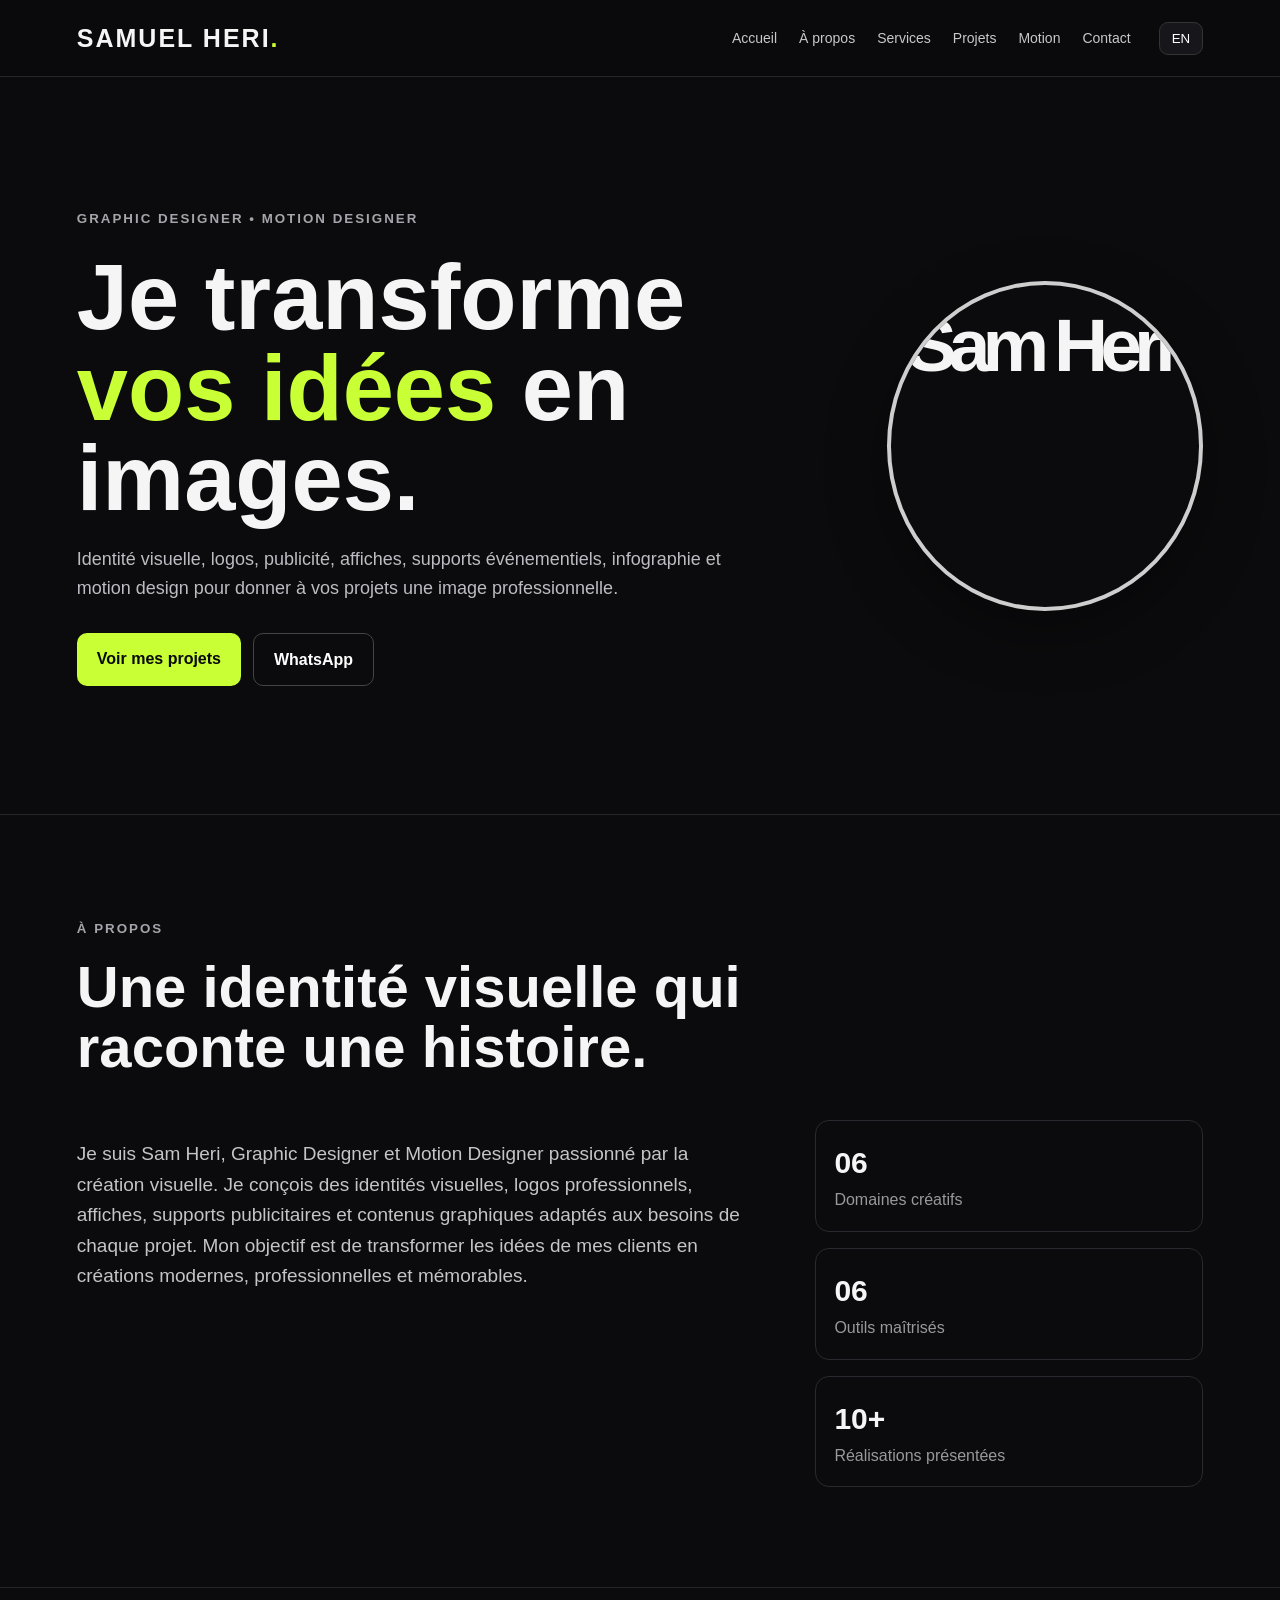
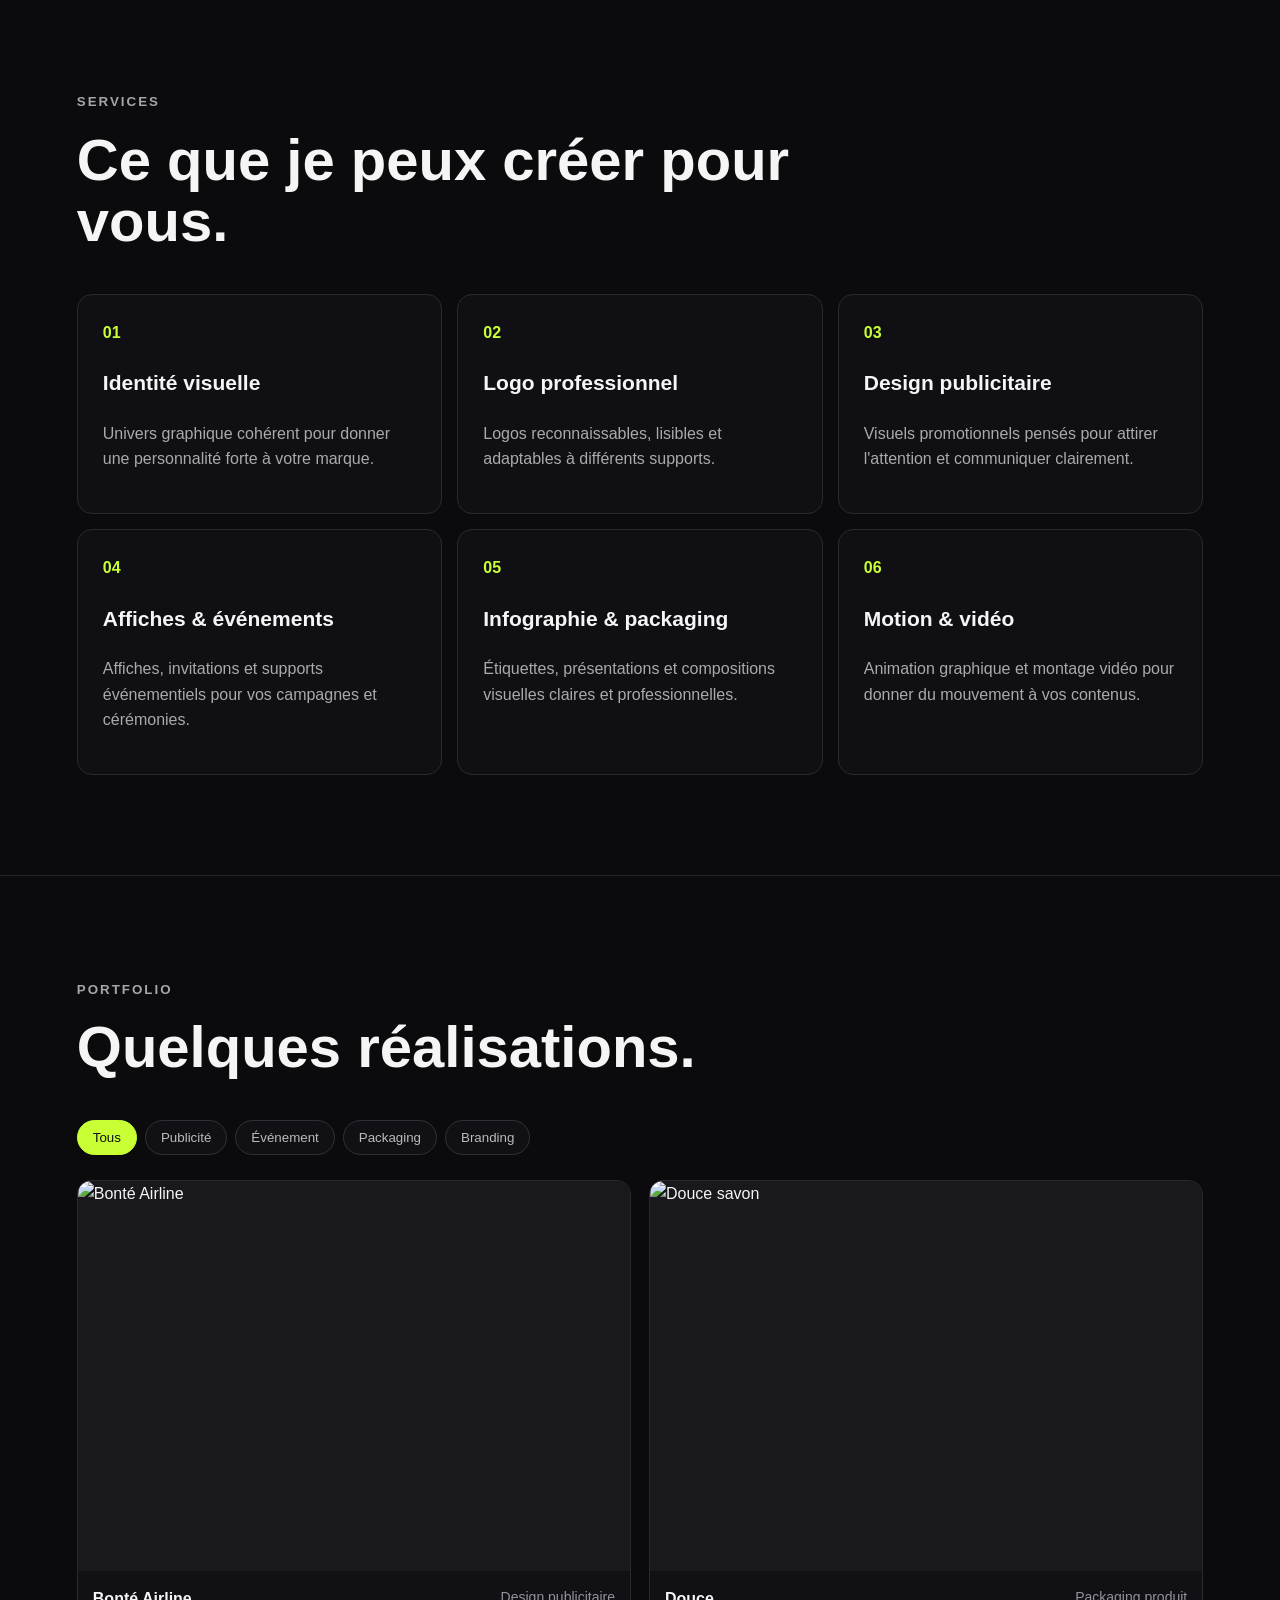
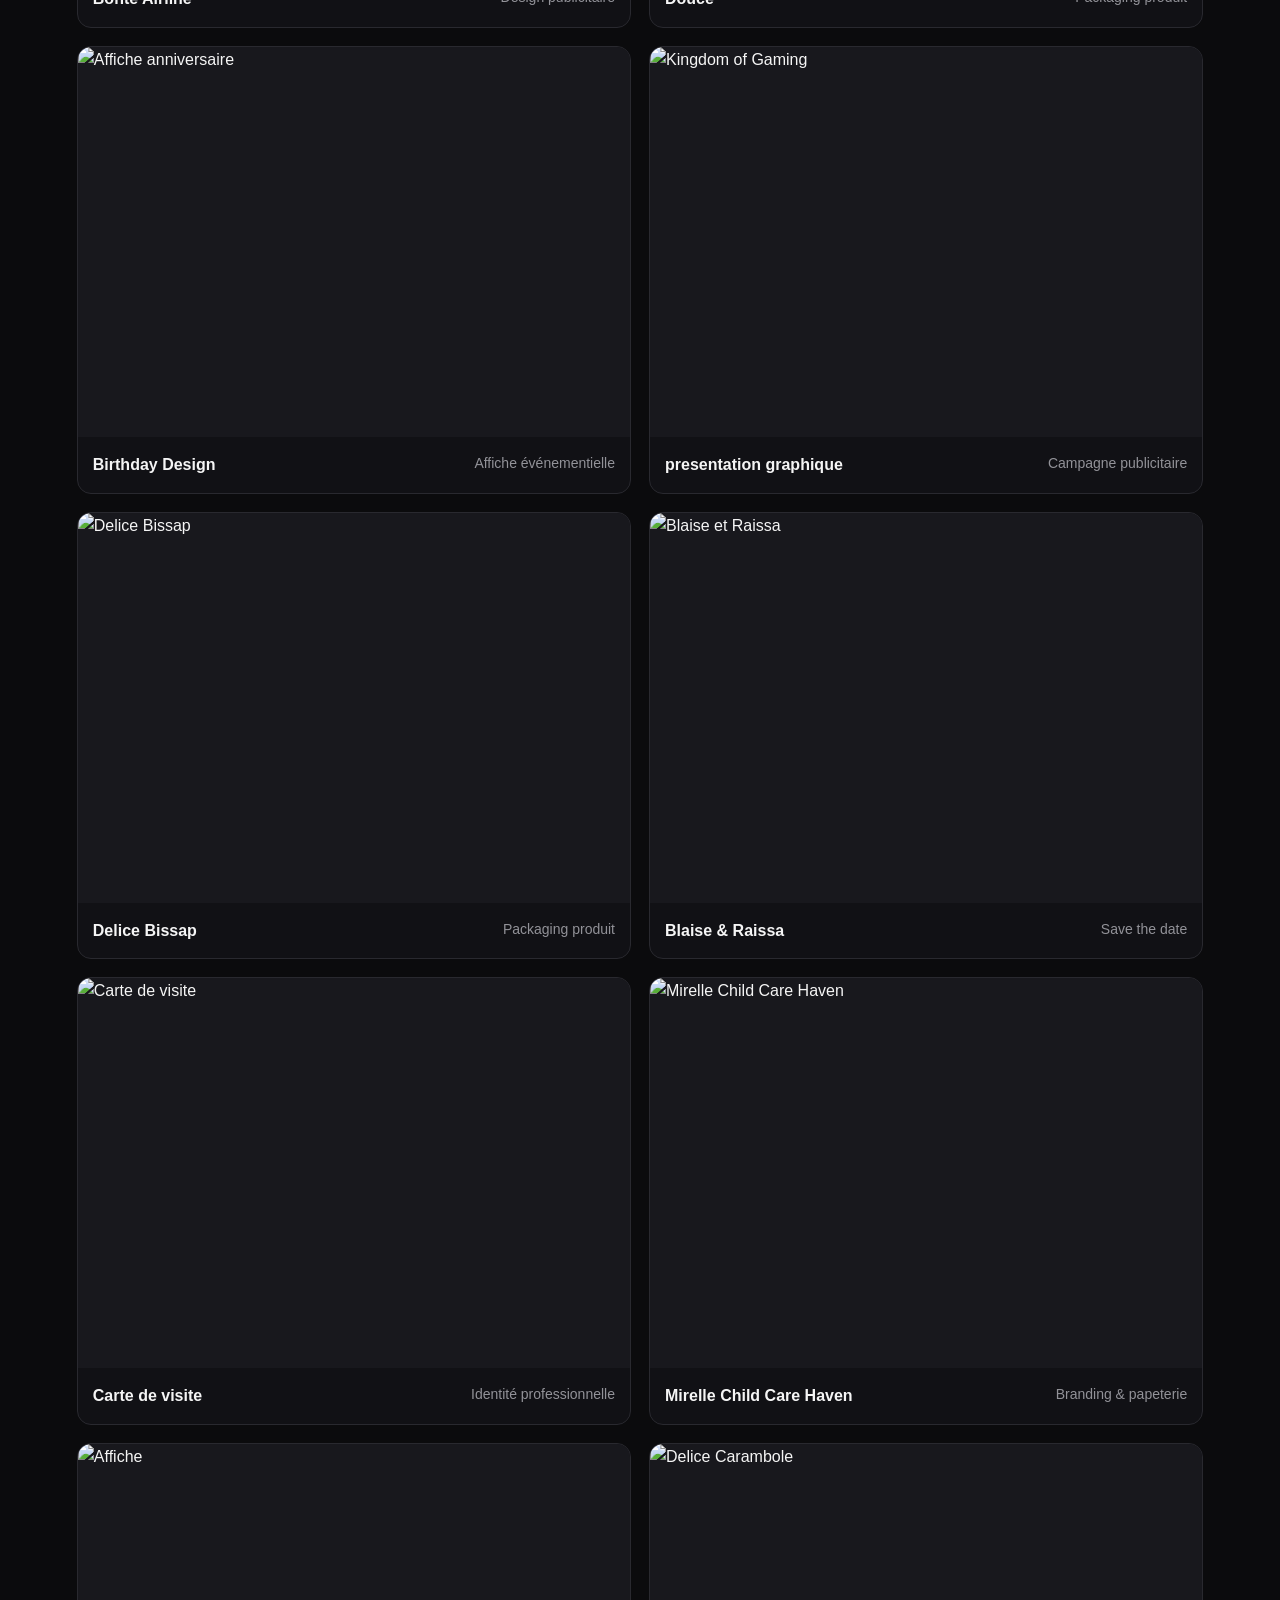
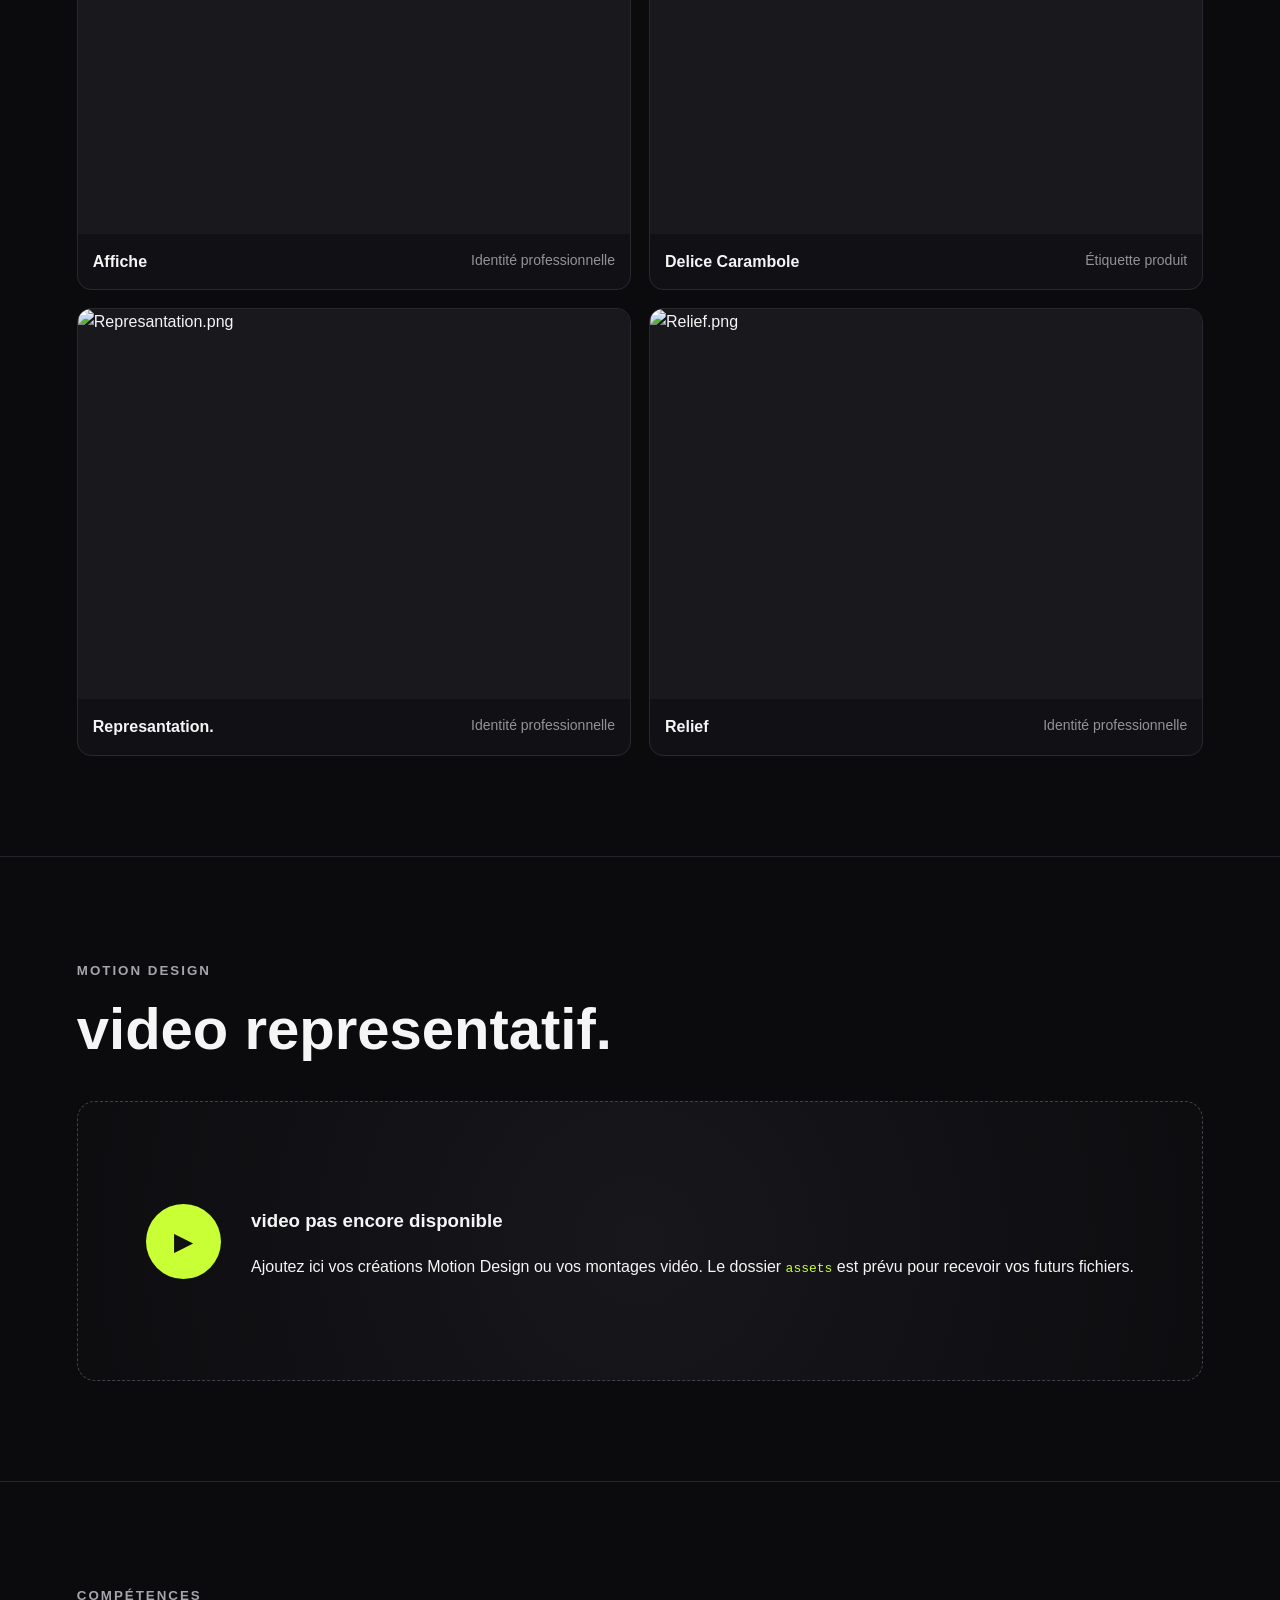
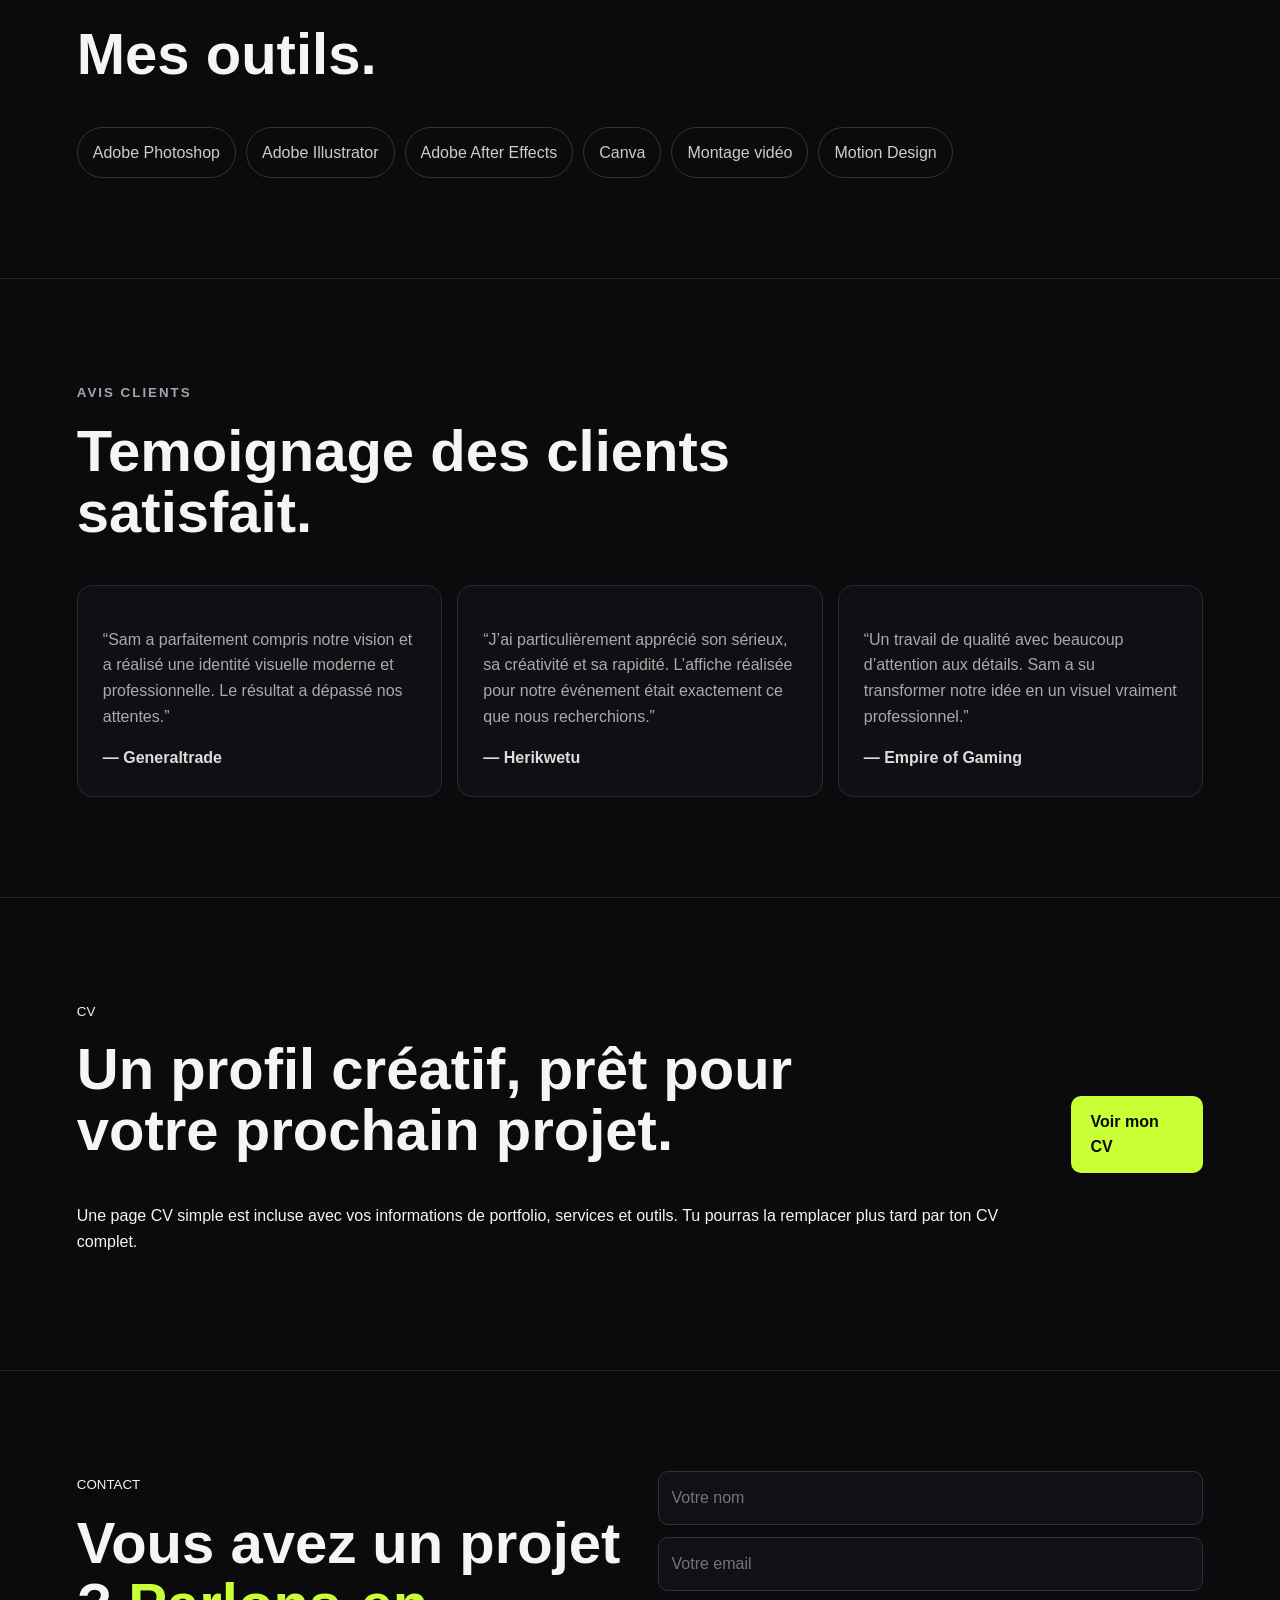
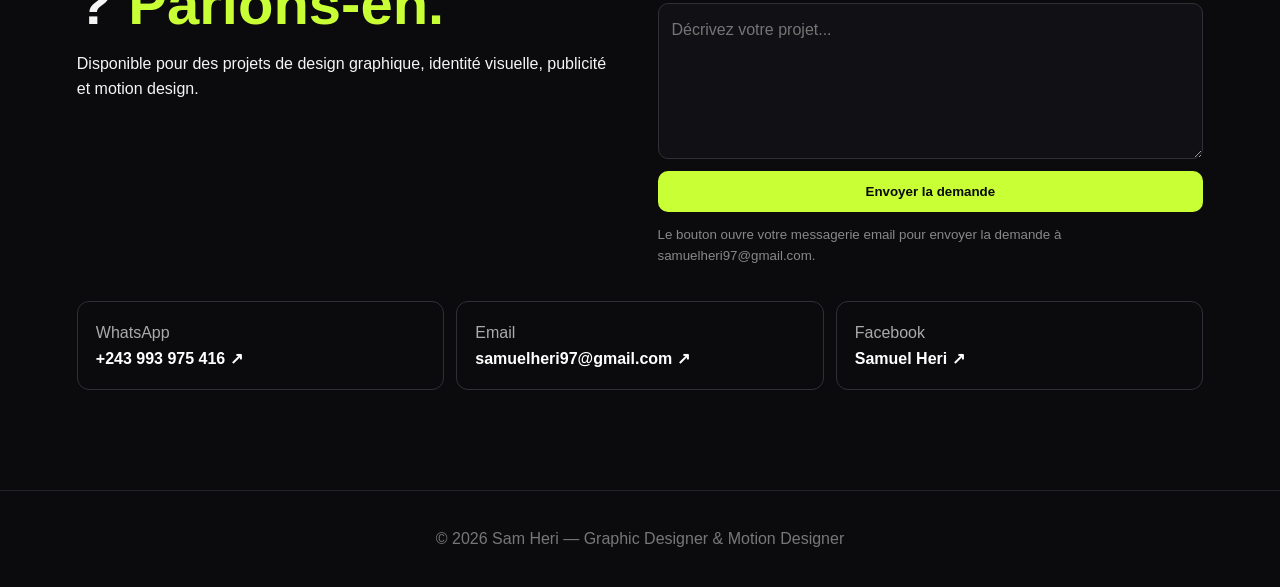
==== index.html @ bbcd8bcd "Add files via upload" ====
<!doctype html>
<html lang="fr">
<head>
  <meta charset="utf-8">
  <meta name="viewport" content="width=device-width,initial-scale=1">
  <meta name="description" content="Portfolio de Sam Heri — Graphic Designer & Motion Designer. Identité visuelle, logos, publicité, événements, packaging et motion design.">
  <meta name="theme-color" content="#0b0b0d">
  <title>Sam Heri — Graphic Designer, Motion Designer & Ingenieur en reseau</title>
  <link rel="stylesheet" href="style.css">
</head>
<body>
<header class="header">
  <a class="logo" href="#home">SAMUEL HERI<span>.</span></a>
  <button class="menu" aria-label="Ouvrir le menu">☰</button>
  <nav>
    <a href="#home" data-fr="Accueil" data-en="Home">Accueil</a>
    <a href="#about" data-fr="À propos" data-en="About">À propos</a>
    <a href="#services" data-fr="Services" data-en="Services">Services</a>
    <a href="#projects" data-fr="Projets" data-en="Projects">Projets</a>
    <a href="#motion" data-fr="Motion" data-en="Motion">Motion</a>
    <a href="#contact" data-fr="Contact" data-en="Contact">Contact</a>
  </nav>
  <button id="lang" class="lang">EN</button>
</header>

<main>
<section id="home" class="hero">
  <div class="hero-copy">
    <small data-fr="GRAPHIC DESIGNER • MOTION DESIGNER" data-en="GRAPHIC DESIGNER • MOTION DESIGNER">GRAPHIC DESIGNER • MOTION DESIGNER</small>
    <h1 data-fr="Je transforme <em>vos idées</em> en images." data-en="I turn <em>your ideas</em> into visuals.">Je transforme <em>vos idées</em> en images.</h1>
    <p data-fr="Identité visuelle, logos, publicité, affiches, supports événementiels, infographie et motion design pour donner à vos projets une image professionnelle." data-en="Brand identity, logos, advertising, posters, event materials, infographics and motion design to give your projects a professional image.">Identité visuelle, logos, publicité, affiches, supports événementiels, infographie et motion design pour donner à vos projets une image professionnelle.</p>
    <div class="actions">
      <a class="btn" href="#projects" data-fr="Voir mes projets" data-en="View my projects">Voir mes projets</a>
      <a class="btn alt" href="https://wa.me/243993975416" target="_blank" rel="noopener">WhatsApp</a>
    </div>
  </div>
  <div class="hero-mark">
    <img src="assets/file_000000003d1481f48aa3e5447ff7df75.png" alt="Sam Heri">
  </div>
</section>

<section id="about" class="section">
  <small data-fr="À PROPOS" data-en="ABOUT">À PROPOS</small>
  <h2 data-fr="Une identité visuelle qui raconte une histoire." data-en="Visual identity that tells a story.">Une identité visuelle qui raconte une histoire.</h2>
  <div class="about-grid">
    <p data-fr="Je suis Sam Heri, Graphic Designer et Motion Designer passionné par la création visuelle. Je conçois des identités visuelles, logos professionnels, affiches, supports publicitaires et contenus graphiques adaptés aux besoins de chaque projet. Mon objectif est de transformer les idées de mes clients en créations modernes, professionnelles et mémorables."
       data-en="I am Sam Heri, a Graphic Designer and Motion Designer passionate about visual creation. I create visual identities, professional logos, posters, advertising materials and graphic content tailored to each project. My goal is to turn my clients' ideas into modern, professional and memorable creations.">
       Je suis Sam Heri, Graphic Designer et Motion Designer passionné par la création visuelle. Je conçois des identités visuelles, logos professionnels, affiches, supports publicitaires et contenus graphiques adaptés aux besoins de chaque projet. Mon objectif est de transformer les idées de mes clients en créations modernes, professionnelles et mémorables.
    </p>
    <div class="stats">
      <div><strong>06</strong><span>Domaines créatifs</span></div>
      <div><strong>06</strong><span>Outils maîtrisés</span></div>
      <div><strong>10+</strong><span>Réalisations présentées</span></div>
    </div>
  </div>
</section>

<section id="services" class="section">
  <small>SERVICES</small><h2>Ce que je peux créer pour vous.</h2>
  <div class="cards">
    <article><b>01</b><h3>Identité visuelle</h3><p>Univers graphique cohérent pour donner une personnalité forte à votre marque.</p></article>
    <article><b>02</b><h3>Logo professionnel</h3><p>Logos reconnaissables, lisibles et adaptables à différents supports.</p></article>
    <article><b>03</b><h3>Design publicitaire</h3><p>Visuels promotionnels pensés pour attirer l'attention et communiquer clairement.</p></article>
    <article><b>04</b><h3>Affiches & événements</h3><p>Affiches, invitations et supports événementiels pour vos campagnes et cérémonies.</p></article>
    <article><b>05</b><h3>Infographie & packaging</h3><p>Étiquettes, présentations et compositions visuelles claires et professionnelles.</p></article>
    <article><b>06</b><h3>Motion & vidéo</h3><p>Animation graphique et montage vidéo pour donner du mouvement à vos contenus.</p></article>
  </div>
</section>

<section id="projects" class="section">
  <small>PORTFOLIO</small><h2>Quelques réalisations.</h2>
  <div class="filters">
    <button data-f="all" class="active">Tous</button><button data-f="publicite">Publicité</button>
    <button data-f="evenement">Événement</button><button data-f="packaging">Packaging</button><button data-f="branding">Branding</button>
  </div>
  <div class="grid">
    <figure data-c="publicite"><img src="assets/bonte-airline.png" alt="Bonté Airline"><figcaption><b>Bonté Airline</b><span>Design publicitaire</span></figcaption></figure>
    <figure data-c="packaging"><img src="assets/douce-savon.png" alt="Douce savon"><figcaption><b>Douce</b><span>Packaging produit</span></figcaption></figure>
    <figure data-c="evenement"><img src="assets/anniversaire.png" alt="Affiche anniversaire"><figcaption><b>Birthday Design</b><span>Affiche événementielle</span></figcaption></figure>
    <figure data-c="publicite"><img src="assets/ios-app-icon-mockup-iphone-16-pro-mockups-v1-front-vew.png" alt="Kingdom of Gaming"><figcaption><b>presentation graphique</b><span>Campagne publicitaire</span></figcaption></figure>
    <figure data-c="packaging"><img src="assets/bissap.png" alt="Delice Bissap"><figcaption><b>Delice Bissap</b><span>Packaging produit</span></figcaption></figure>
    <figure data-c="evenement"><img src="assets/blaise-raissa.png" alt="Blaise et Raissa"><figcaption><b>Blaise & Raissa</b><span>Save the date</span></figcaption></figure>
    <figure data-c="branding"><img src="assets/carte-visite.jpg" alt="Carte de visite"><figcaption><b>Carte de visite</b><span>Identité professionnelle</span></figcaption></figure>
    <figure data-c="branding"><img src="assets/mirelle-child-care.png" alt="Mirelle Child Care Haven"><figcaption><b>Mirelle Child Care Haven</b><span>Branding & papeterie</span></figcaption></figure>
    <figure data-c="packaging"><img src="assets/Affiche.png" alt="Affiche"><figcaption><b>Affiche</b><span>Identité professionnelle</span></figcaption></figure>
    <figure data-c="packaging"><img src="assets/carambole.png" alt="Delice Carambole"><figcaption><b>Delice Carambole</b><span>Étiquette produit</span></figcaption></figure>
    <figure data-c="branding"><img src="assets/Represantation.png" alt="Represantation.png"><figcaption><b>Represantation.</b><span>Identité professionnelle</span></figcaption></figure>
    <figure data-c="branding"><img src="assets/Relief.png" alt="Relief.png"><figcaption><b>Relief</b><span>Identité professionnelle</span></figcaption></figure>

  </div>
</section>

<section id="motion" class="section motion">
  <small>MOTION DESIGN</small><h2>video representatif.</h2>
  <div class="motion-box">
    <div class="play">▶</div>
    <div><h3>video pas encore disponible</h3><p>Ajoutez ici vos créations Motion Design ou vos montages vidéo. Le dossier <code>assets</code> est prévu pour recevoir vos futurs fichiers.</p></div>
  </div>
</section>

<section class="section skills">
  <small>COMPÉTENCES</small><h2>Mes outils.</h2>
  <div class="skill-list"><span>Adobe Photoshop</span><span>Adobe Illustrator</span><span>Adobe After Effects</span><span>Canva</span><span>Montage vidéo</span><span>Motion Design</span></div>
</section>

<section class="section testimonials">
  <small>AVIS CLIENTS</small><h2>Temoignage des clients satisfait.</h2>
  <div class="testimonial-grid">
<article>
  <p>“Sam a parfaitement compris notre vision et a réalisé une identité visuelle moderne et professionnelle. Le résultat a dépassé nos attentes.”</p>
  <strong>— Generaltrade</strong>
</article>

<article>
  <p>“J’ai particulièrement apprécié son sérieux, sa créativité et sa rapidité. L’affiche réalisée pour notre événement était exactement ce que nous recherchions.”</p>
  <strong>— Herikwetu</strong>
</article>

<article>
  <p>“Un travail de qualité avec beaucoup d’attention aux détails. Sam a su transformer notre idée en un visuel vraiment professionnel.”</p>
  <strong>— Empire of Gaming</strong>
</article>
</section>

<section class="section cv">
  <div><small>CV</small><h2>Un profil créatif, prêt pour votre prochain projet.</h2><p>Une page CV simple est incluse avec vos informations de portfolio, services et outils. Tu pourras la remplacer plus tard par ton CV complet.</p></div>
  <a class="btn" href="cv.html" target="_blank">Voir mon CV</a>
</section>

<section id="contact" class="section contact">
  <div><small>CONTACT</small><h2>Vous avez un projet ?<em> Parlons-en.</em></h2>
  <p>Disponible pour des projets de design graphique, identité visuelle, publicité et motion design.</p></div>
  <form id="contactForm">
    <input id="name" type="text" placeholder="Votre nom" required>
    <input id="email" type="email" placeholder="Votre email" required>
    <textarea id="message" rows="5" placeholder="Décrivez votre projet..." required></textarea>
    <button class="btn" type="submit">Envoyer la demande</button>
    <small>Le bouton ouvre votre messagerie email pour envoyer la demande à samuelheri97@gmail.com.</small>
  </form>
  <div class="links">
    <a href="https://wa.me/243993975416" target="_blank" rel="noopener">WhatsApp<br><b>+243 993 975 416 ↗</b></a>
    <a href="mailto:samuelheri97@gmail.com">Email<br><b>samuelheri97@gmail.com ↗</b></a>
    <a href="https://www.facebook.com/" target="_blank" rel="noopener">Facebook<br><b>Samuel Heri ↗</b></a>
  </div>
</section>
</main>

<footer>© 2026 Sam Heri — Graphic Designer & Motion Designer</footer>
<script src="script.js"></script>
</body></html>
---- style.css ----
*{box-sizing:border-box}html{scroll-behavior:smooth}body{margin:0;background:#0b0b0d;color:#f5f5f5;font-family:Inter,Arial,sans-serif;line-height:1.6}a{color:inherit;text-decoration:none}.header{position:sticky;top:0;z-index:20;display:flex;align-items:center;gap:28px;padding:18px 6%;background:rgba(11,11,13,.9);backdrop-filter:blur(12px);border-bottom:1px solid #25252a}.logo{font-weight:900;font-size:25px;letter-spacing:2px}.logo span,em{font-style:normal}.logo span,em{color:#c8ff35}.header nav{display:flex;gap:22px;margin-left:auto}.header nav a{font-size:14px;color:#c8c8cc}.header nav a:hover{color:#fff}.lang,.menu{background:#17171b;color:#fff;border:1px solid #333;border-radius:9px;padding:8px 12px;cursor:pointer}.menu{display:none}.hero{min-height:82vh;padding:100px 6%;display:flex;align-items:center;justify-content:space-between;gap:50px;border-bottom:1px solid #24242a}.hero-copy{max-width:760px}.hero small,.section>small{letter-spacing:2px;color:#a5a5ab;font-weight:700}.hero h1{font-size:clamp(48px,8vw,92px);line-height:.98;margin:22px 0}.hero p{max-width:680px;color:#bcbcc2;font-size:18px}.hero-mark{width:240px;height:240px;border:1px solid #39393e;border-radius:50%;display:grid;place-items:center;font-size:75px;font-weight:900;letter-spacing:-8px;box-shadow:0 0 80px rgba(200,255,53,.08)}.actions{display:flex;gap:12px;flex-wrap:wrap;margin-top:30px}.btn{display:inline-block;border:0;border-radius:10px;padding:13px 20px;background:#c8ff35;color:#0a0a0a;font-weight:800;cursor:pointer}.btn.alt{background:transparent;color:#fff;border:1px solid #444}.section{padding:100px 6%;border-bottom:1px solid #24242a}.section h2{font-size:clamp(32px,5vw,58px);line-height:1.05;max-width:850px;margin:16px 0 42px}.about-grid{display:grid;grid-template-columns:1.4fr .8fr;gap:60px}.about-grid p{font-size:19px;color:#c4c4c9;max-width:800px}.stats{display:grid;grid-template-columns:1fr;gap:16px}.stats div{border:1px solid #29292f;border-radius:14px;padding:18px}.stats strong{display:block;font-size:30px}.stats span{color:#999}.cards{display:grid;grid-template-columns:repeat(3,1fr);gap:15px}.cards article,.testimonial-grid article{border:1px solid #29292f;border-radius:15px;padding:25px;background:#101014}.cards b{color:#c8ff35}.cards h3{font-size:21px}.cards p,.testimonial-grid p{color:#aaa}.filters{display:flex;gap:8px;flex-wrap:wrap;margin-bottom:25px}.filters button{background:#111115;color:#bbb;border:1px solid #303038;border-radius:999px;padding:9px 15px;cursor:pointer}.filters button.active{background:#c8ff35;color:#111;border-color:#c8ff35}.grid{display:grid;grid-template-columns:repeat(2,1fr);gap:18px}.grid figure{margin:0;border:1px solid #29292f;border-radius:14px;overflow:hidden;background:#111115}.grid img{display:block;width:100%;height:390px;object-fit:cover;background:#18181d}.grid figcaption{display:flex;justify-content:space-between;gap:15px;padding:15px}.grid figcaption span{color:#929298;font-size:14px}.grid figure.hide{display:none}.motion-box{min-height:280px;border:1px dashed #414149;border-radius:18px;display:flex;align-items:center;justify-content:center;gap:30px;padding:35px;background:radial-gradient(circle at center,#17171c,#0d0d10)}.play{width:75px;height:75px;border-radius:50%;display:grid;place-items:center;background:#c8ff35;color:#111;font-size:25px}.skill-list{display:flex;flex-wrap:wrap;gap:10px}.skill-list span{border:1px solid #34343b;padding:12px 15px;border-radius:999px;color:#ccc}.testimonial-grid{display:grid;grid-template-columns:repeat(3,1fr);gap:15px}.testimonial-grid strong{color:#ddd}.cv{display:flex;align-items:center;justify-content:space-between;gap:30px}.contact{display:grid;grid-template-columns:1fr 1fr;gap:35px}.contact h2{margin-bottom:15px}.contact form{display:grid;gap:12px}.contact input,.contact textarea{width:100%;background:#111115;border:1px solid #303038;color:#fff;border-radius:10px;padding:13px;font:inherit}.contact form small{color:#888}.links{grid-column:1/-1;display:grid;grid-template-columns:repeat(3,1fr);gap:12px}.links a{border:1px solid #303038;border-radius:12px;padding:18px;color:#aaa}.links a:hover{border-color:#c8ff35;color:#fff}.links b{color:#fff}footer{text-align:center;color:#777;padding:35px 6%}code{color:#c8ff35}@media(max-width:800px){.header nav{display:none;position:absolute;left:0;right:0;top:67px;background:#0d0d10;padding:20px 6%;flex-direction:column;border-bottom:1px solid #29292f}.header nav.open{display:flex}.menu{display:block;margin-left:auto}.lang{margin-left:0}.hero{padding-top:70px;flex-direction:column;align-items:flex-start}.hero-mark{width:160px;height:160px;font-size:52px}.about-grid,.contact{grid-template-columns:1fr}.cards,.testimonial-grid,.grid,.links{grid-template-columns:1fr}.grid img{height:auto;max-height:none}.cv{display:block}.cv .btn{margin-top:20px}}
.hero-mark {
  width: 330px;
  height: 330px;
  border-radius: 50%;
  overflow: hidden;
  display: flex;
  align-items: center;
  justify-content: center;
  border: 4px solid rgba(255,255,255,0.8);
  box-shadow: 0 20px 60px rgba(0,0,0,0.35);
}

.hero-mark img {
  width: 100%;
  height: 100%;
  object-fit: cover;
  object-position: center;
  display: block;
}
.cv-buttons {
    display: flex;
    gap: 15px;
    flex-wrap: wrap;
    margin-top: 20px;
}

.cv-btn {
    display: inline-block;
    padding: 12px 22px;
    border-radius: 10px;
    text-decoration: none;
    font-weight: 600;
    transition: 0.3s;
}

.cv-btn:hover {
    transform: translateY(-2px);
}
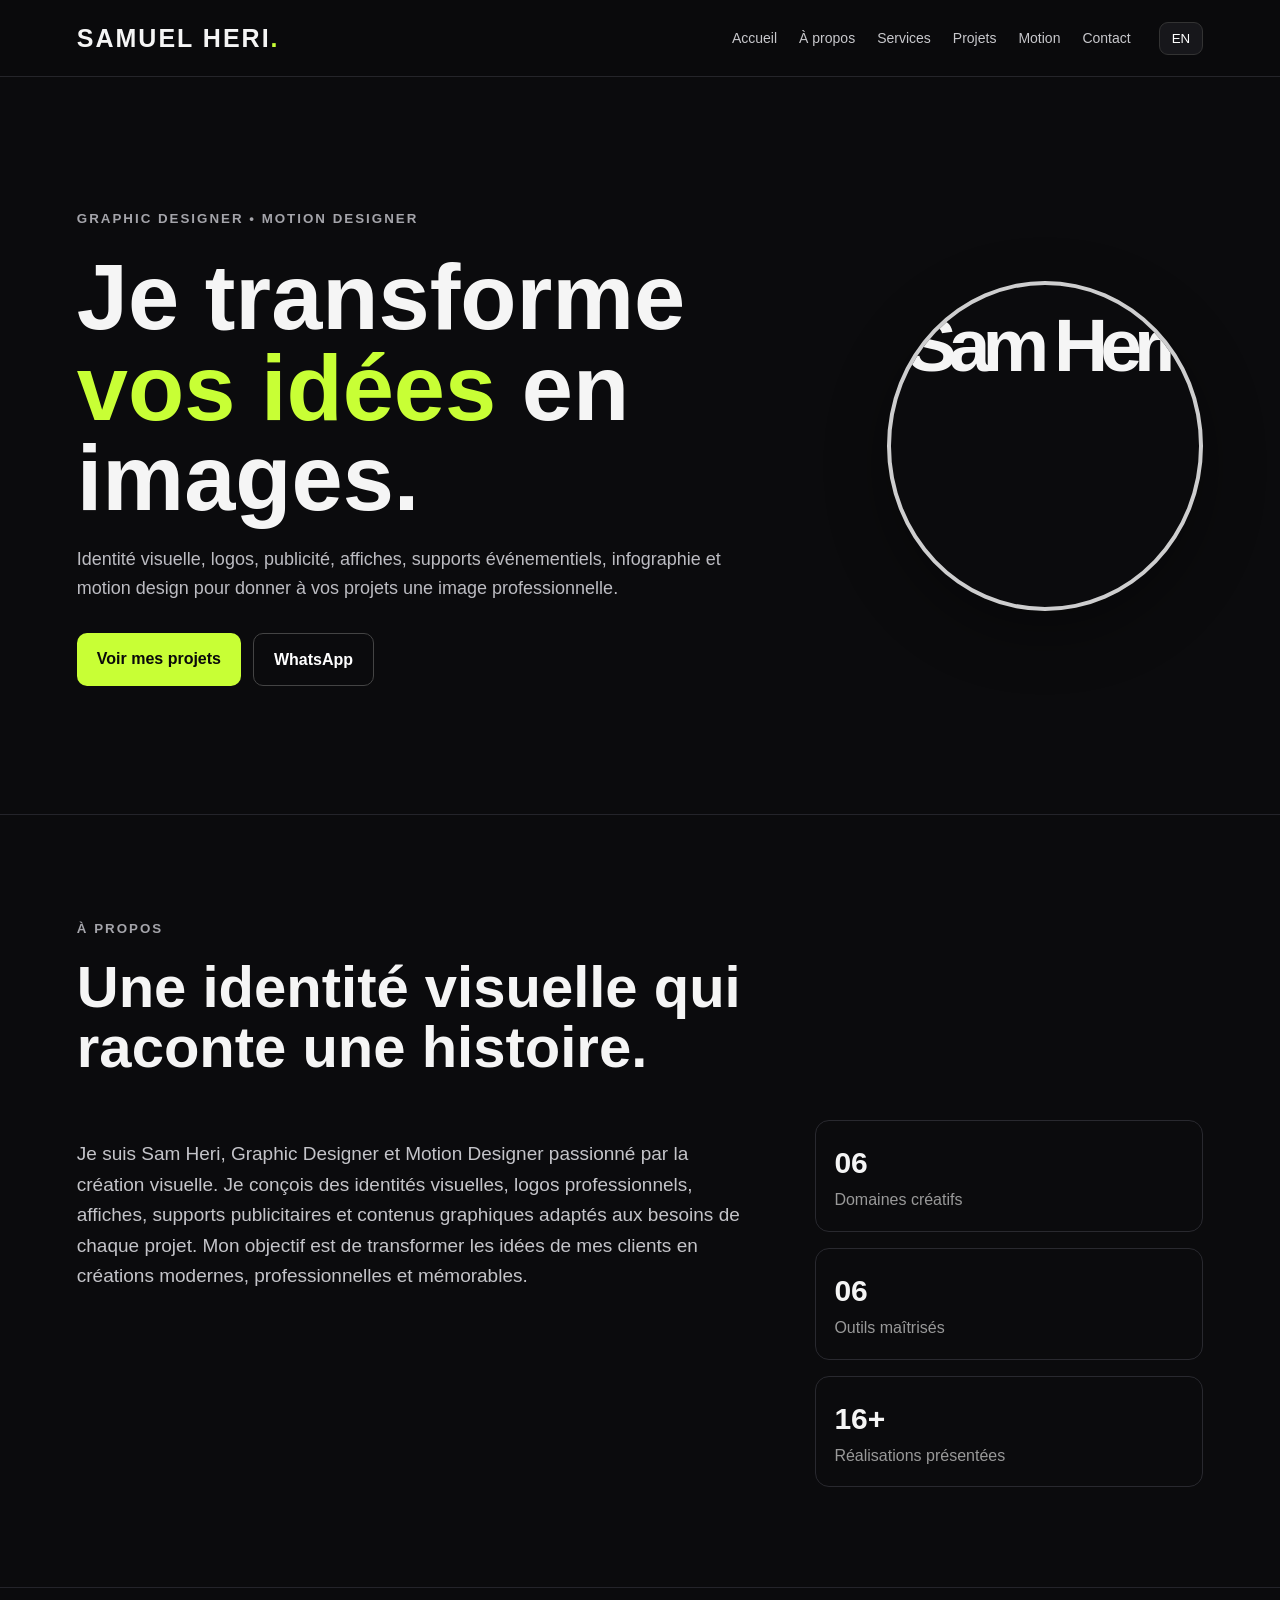
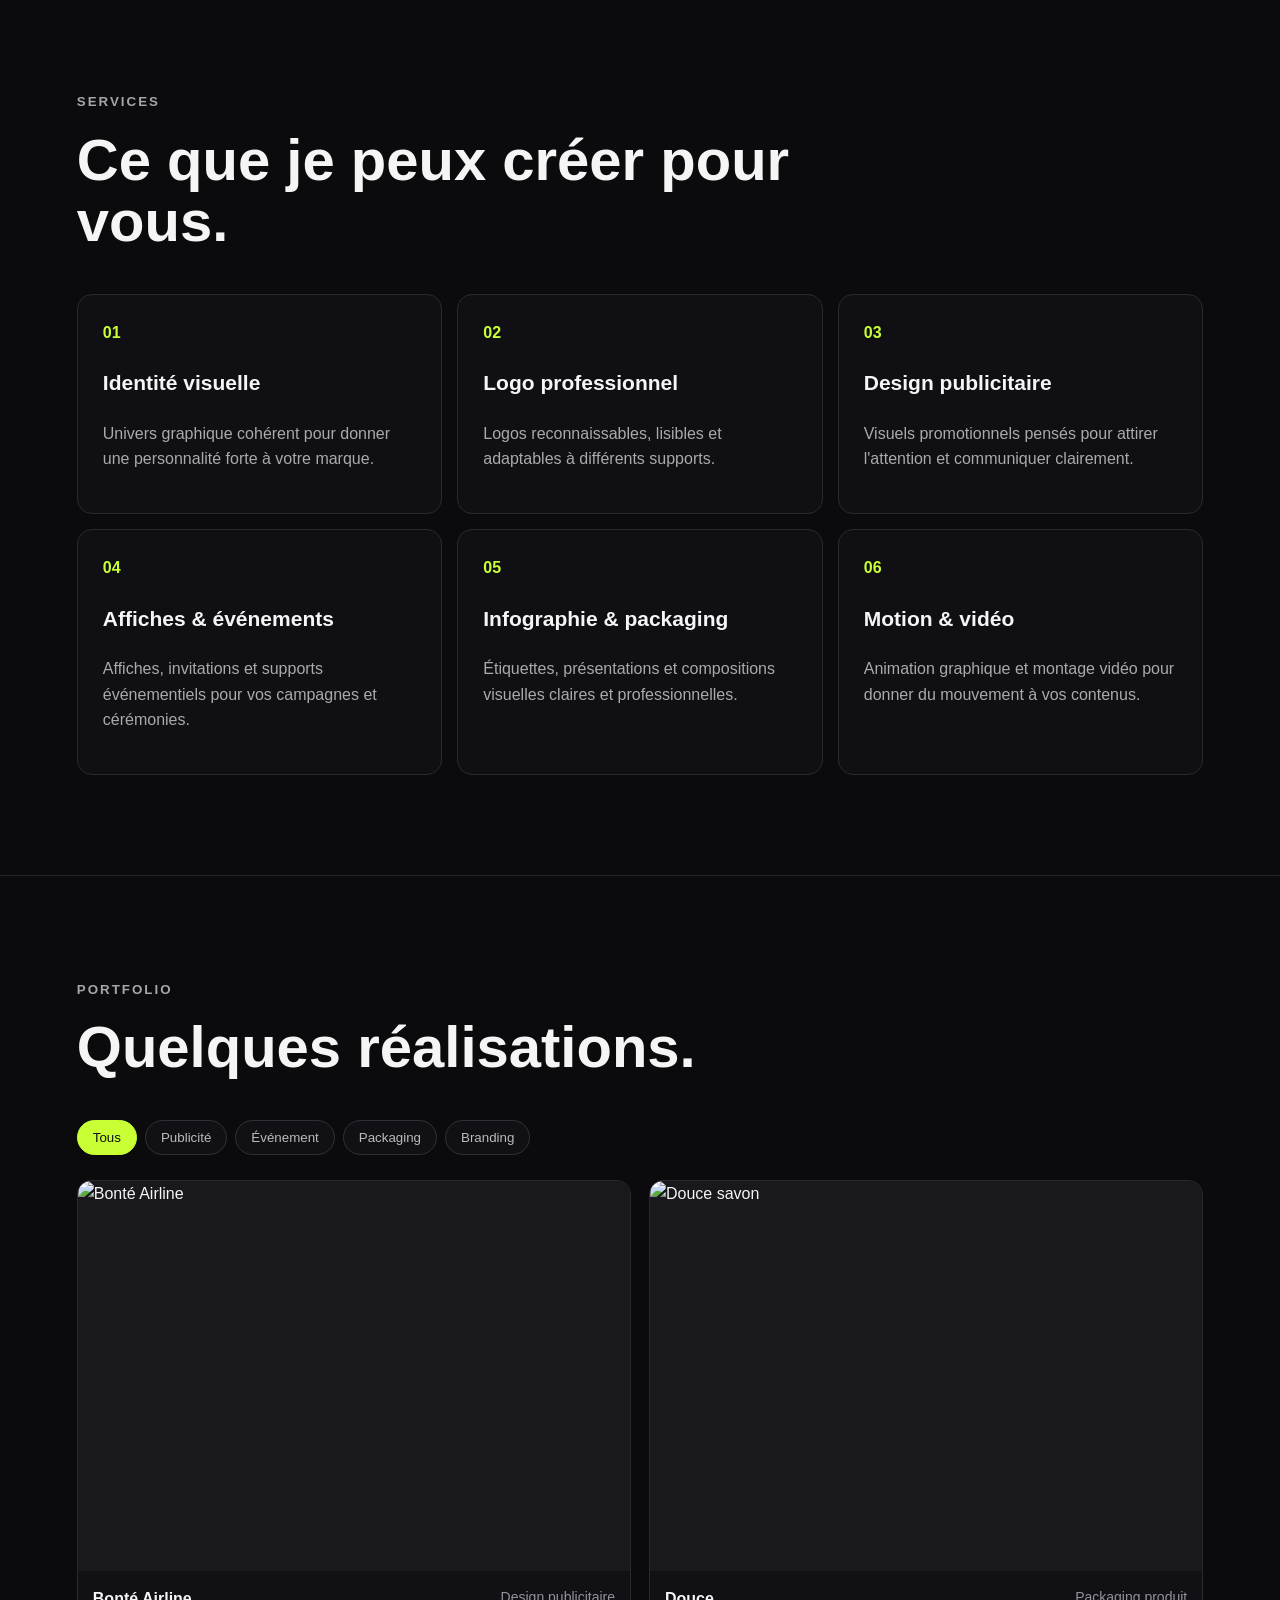
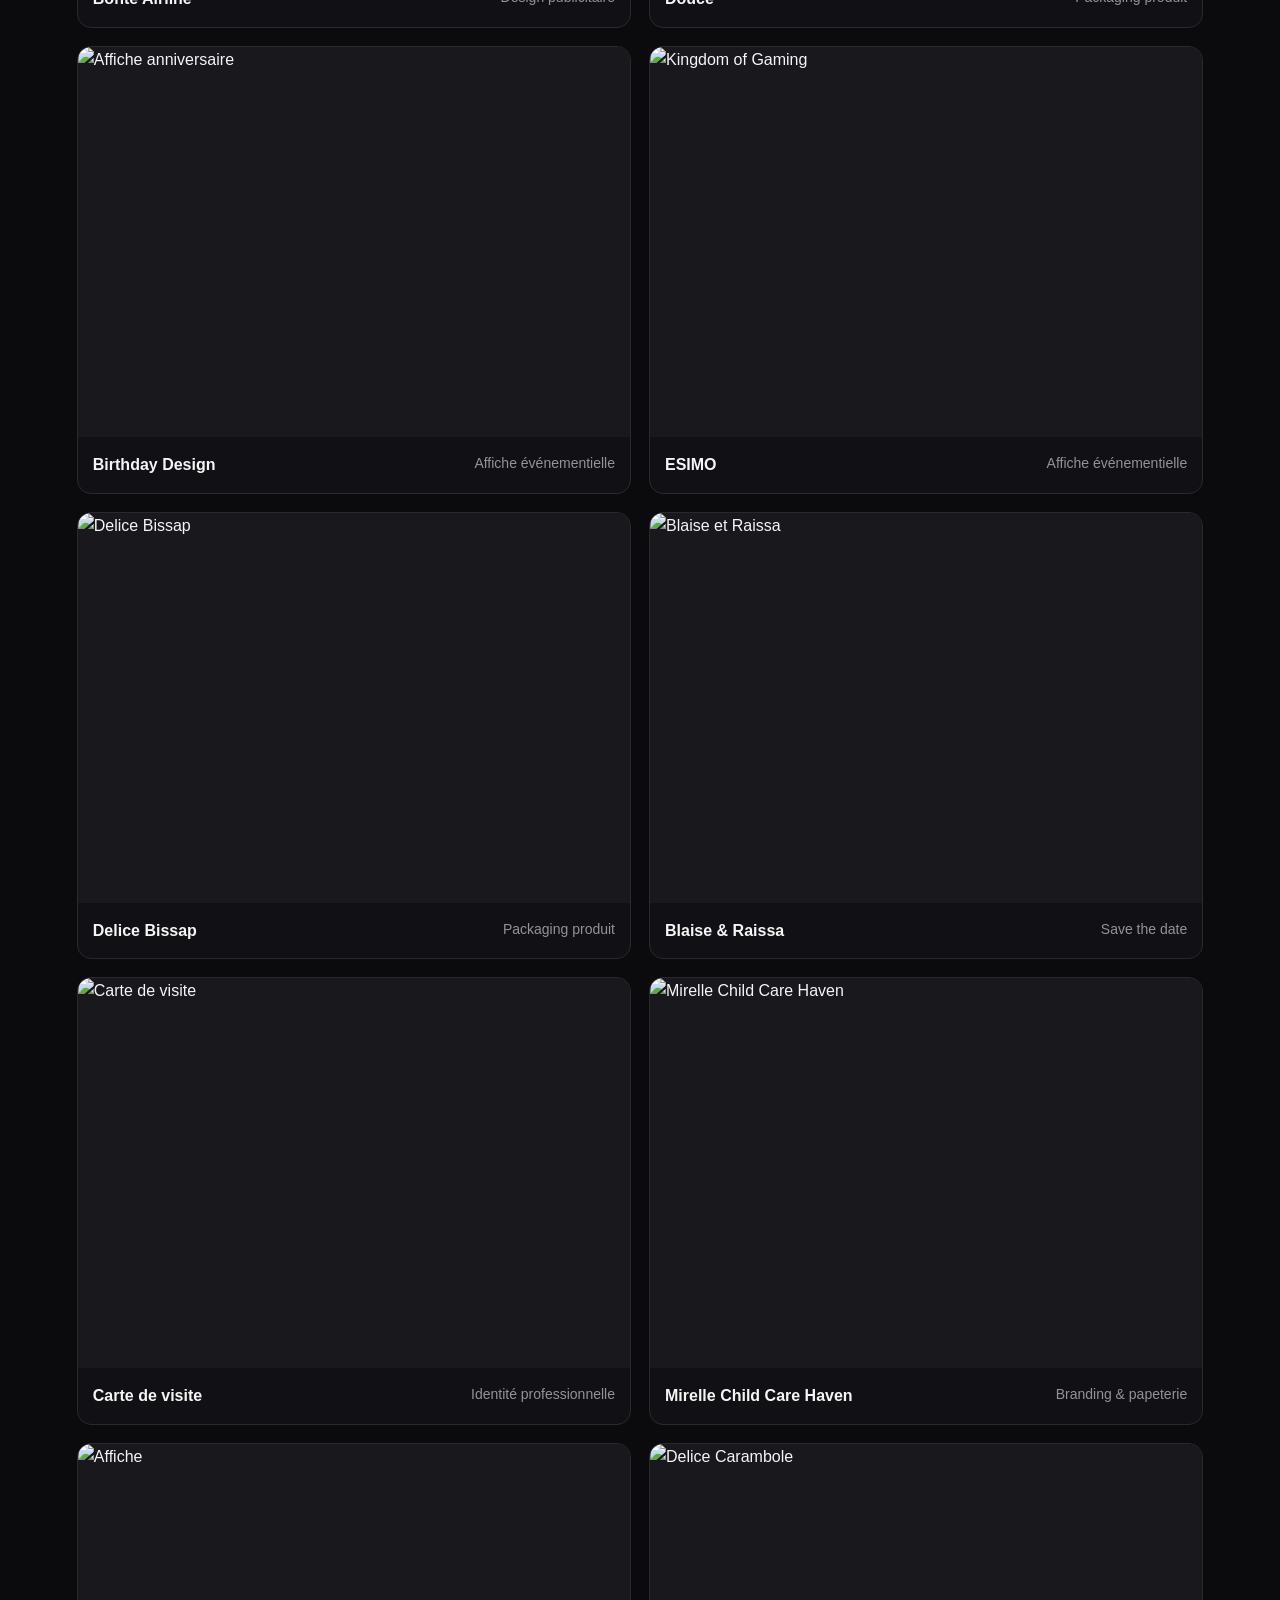
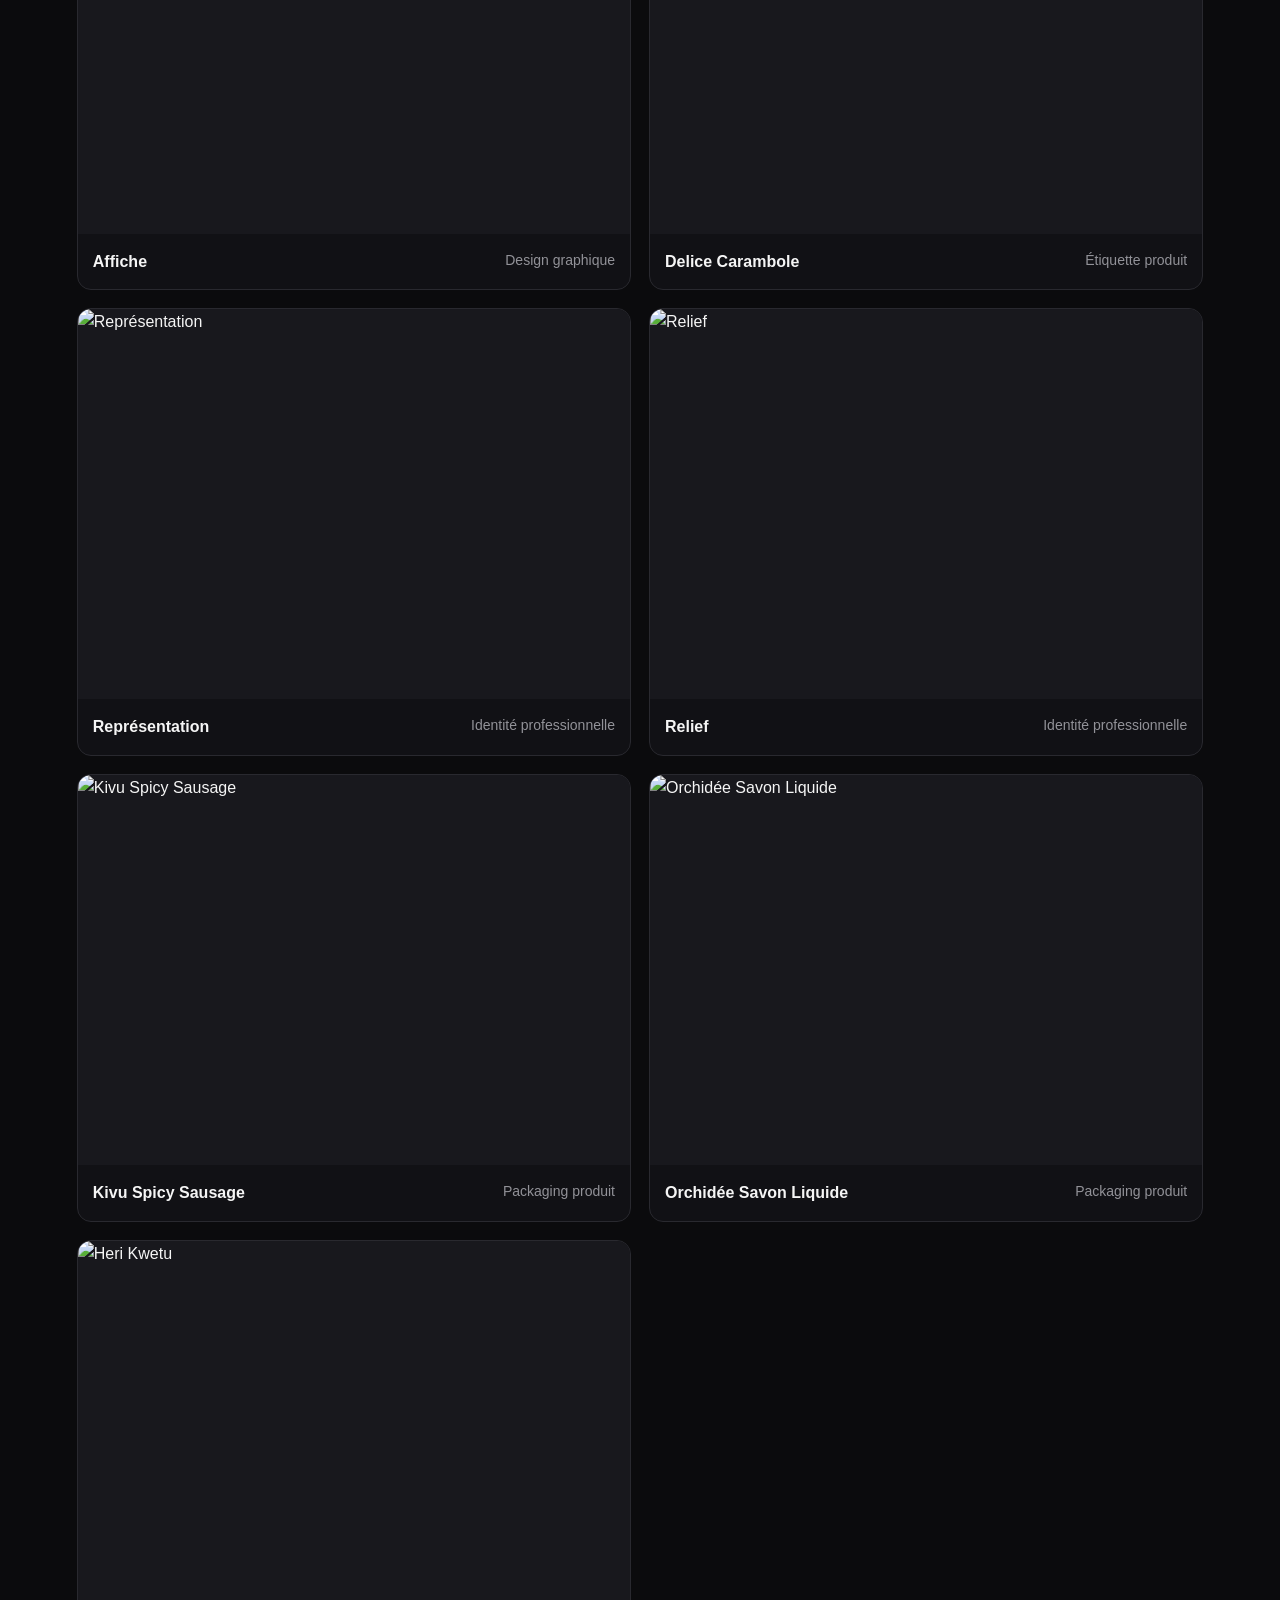
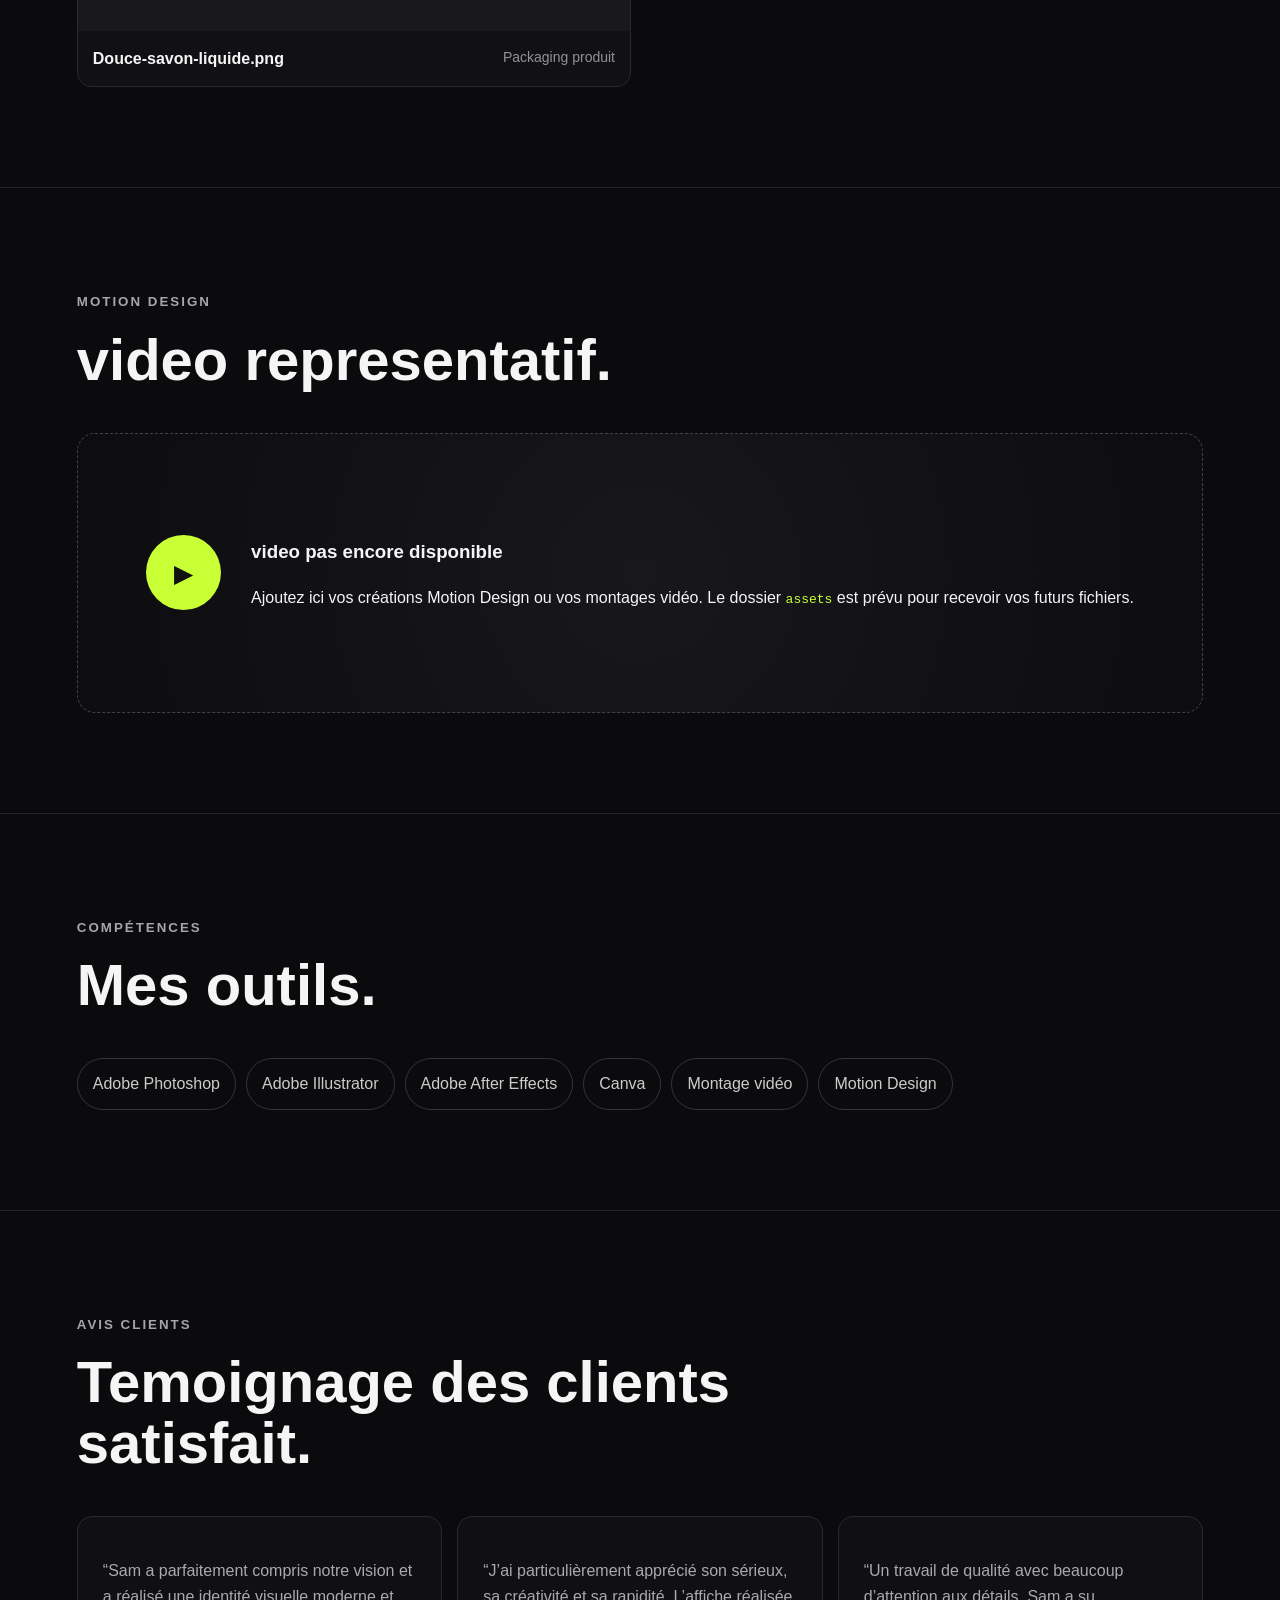
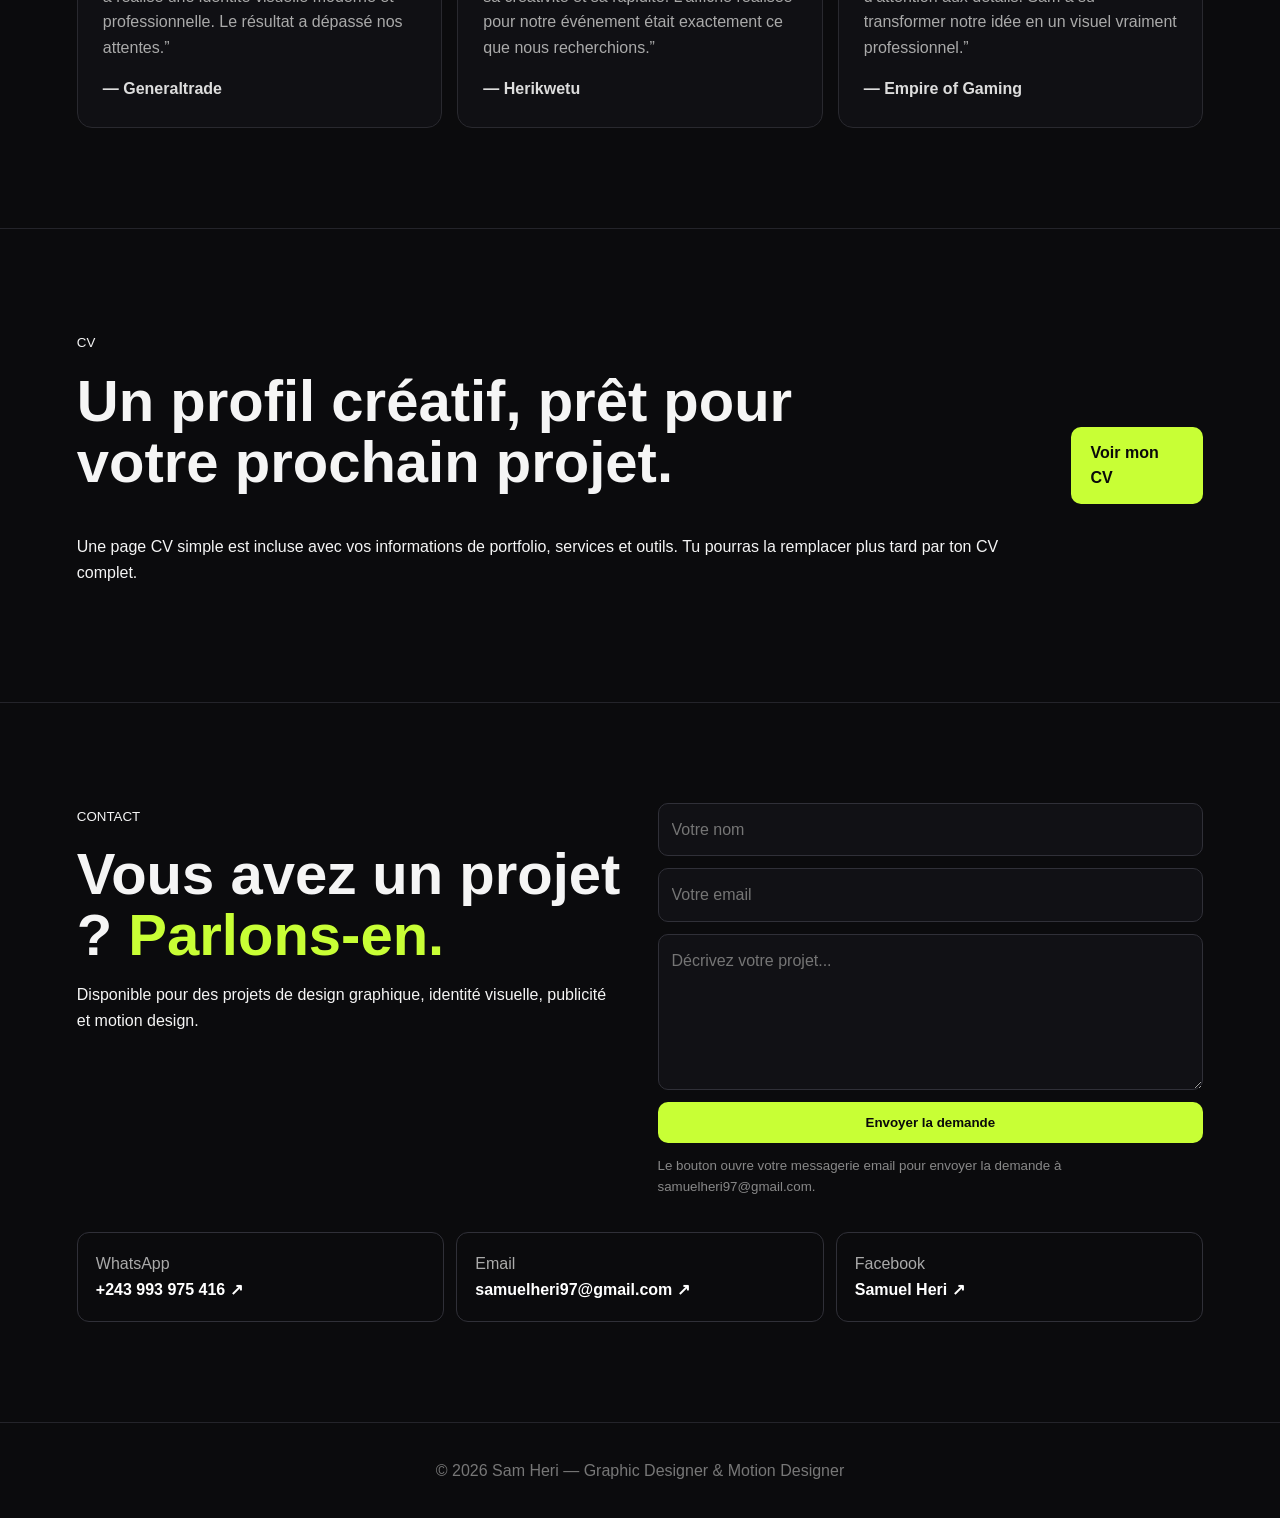
==== commit 58a31ce2: "Add files via upload" ====
--- a/index.html
+++ b/index.html
@@ -50,7 +50,7 @@
     <div class="stats">
       <div><strong>06</strong><span>Domaines créatifs</span></div>
       <div><strong>06</strong><span>Outils maîtrisés</span></div>
-      <div><strong>10+</strong><span>Réalisations présentées</span></div>
+      <div><strong>16+</strong><span>Réalisations présentées</span></div>
     </div>
   </div>
 </section>
@@ -74,19 +74,127 @@
     <button data-f="evenement">Événement</button><button data-f="packaging">Packaging</button><button data-f="branding">Branding</button>
   </div>
   <div class="grid">
-    <figure data-c="publicite"><img src="assets/bonte-airline.png" alt="Bonté Airline"><figcaption><b>Bonté Airline</b><span>Design publicitaire</span></figcaption></figure>
-    <figure data-c="packaging"><img src="assets/douce-savon.png" alt="Douce savon"><figcaption><b>Douce</b><span>Packaging produit</span></figcaption></figure>
-    <figure data-c="evenement"><img src="assets/anniversaire.png" alt="Affiche anniversaire"><figcaption><b>Birthday Design</b><span>Affiche événementielle</span></figcaption></figure>
-    <figure data-c="publicite"><img src="assets/ios-app-icon-mockup-iphone-16-pro-mockups-v1-front-vew.png" alt="Kingdom of Gaming"><figcaption><b>presentation graphique</b><span>Campagne publicitaire</span></figcaption></figure>
-    <figure data-c="packaging"><img src="assets/bissap.png" alt="Delice Bissap"><figcaption><b>Delice Bissap</b><span>Packaging produit</span></figcaption></figure>
-    <figure data-c="evenement"><img src="assets/blaise-raissa.png" alt="Blaise et Raissa"><figcaption><b>Blaise & Raissa</b><span>Save the date</span></figcaption></figure>
-    <figure data-c="branding"><img src="assets/carte-visite.jpg" alt="Carte de visite"><figcaption><b>Carte de visite</b><span>Identité professionnelle</span></figcaption></figure>
-    <figure data-c="branding"><img src="assets/mirelle-child-care.png" alt="Mirelle Child Care Haven"><figcaption><b>Mirelle Child Care Haven</b><span>Branding & papeterie</span></figcaption></figure>
-    <figure data-c="packaging"><img src="assets/Affiche.png" alt="Affiche"><figcaption><b>Affiche</b><span>Identité professionnelle</span></figcaption></figure>
-    <figure data-c="packaging"><img src="assets/carambole.png" alt="Delice Carambole"><figcaption><b>Delice Carambole</b><span>Étiquette produit</span></figcaption></figure>
-    <figure data-c="branding"><img src="assets/Represantation.png" alt="Represantation.png"><figcaption><b>Represantation.</b><span>Identité professionnelle</span></figcaption></figure>
-    <figure data-c="branding"><img src="assets/Relief.png" alt="Relief.png"><figcaption><b>Relief</b><span>Identité professionnelle</span></figcaption></figure>
-
+  <figure data-c="publicite">
+    <img src="assets/bonte-airline.png" alt="Bonté Airline">
+    <figcaption>
+      <b>Bonté Airline</b>
+      <span>Design publicitaire</span>
+    </figcaption>
+  </figure>
+
+  <figure data-c="packaging">
+    <img src="assets/douce-savon.png" alt="Douce savon">
+    <figcaption>
+      <b>Douce</b>
+      <span>Packaging produit</span>
+    </figcaption>
+  </figure>
+
+  <figure data-c="evenement">
+    <img src="assets/anniversaire.png" alt="Affiche anniversaire">
+    <figcaption>
+      <b>Birthday Design</b>
+      <span>Affiche événementielle</span>
+    </figcaption>
+  </figure>
+
+  <figure data-c="publicite">
+    <img src="assets/ESIMO.png" alt="Kingdom of Gaming">
+    <figcaption>
+      <b>ESIMO</b>
+      <span>Affiche événementielle</span>
+    </figcaption>
+  </figure>
+
+  <figure data-c="packaging">
+    <img src="assets/bissap.png" alt="Delice Bissap">
+    <figcaption>
+      <b>Delice Bissap</b>
+      <span>Packaging produit</span>
+    </figcaption>
+  </figure>
+
+  <figure data-c="evenement">
+    <img src="assets/blaise-raissa.png" alt="Blaise et Raissa">
+    <figcaption>
+      <b>Blaise & Raissa</b>
+      <span>Save the date</span>
+    </figcaption>
+  </figure>
+
+  <figure data-c="branding">
+    <img src="assets/carte-visite.jpg" alt="Carte de visite">
+    <figcaption>
+      <b>Carte de visite</b>
+      <span>Identité professionnelle</span>
+    </figcaption>
+  </figure>
+
+  <figure data-c="branding">
+    <img src="assets/mirelle-child-care.png" alt="Mirelle Child Care Haven">
+    <figcaption>
+      <b>Mirelle Child Care Haven</b>
+      <span>Branding & papeterie</span>
+    </figcaption>
+  </figure>
+
+  <figure data-c="packaging">
+    <img src="assets/Affiche.png" alt="Affiche">
+    <figcaption>
+      <b>Affiche</b>
+      <span>Design graphique</span>
+    </figcaption>
+  </figure>
+
+  <figure data-c="packaging">
+    <img src="assets/carambole.png" alt="Delice Carambole">
+    <figcaption>
+      <b>Delice Carambole</b>
+      <span>Étiquette produit</span>
+    </figcaption>
+  </figure>
+
+  <figure data-c="branding">
+    <img src="assets/Represantation.png" alt="Représentation">
+    <figcaption>
+      <b>Représentation</b>
+      <span>Identité professionnelle</span>
+    </figcaption>
+  </figure>
+
+  <figure data-c="branding">
+    <img src="assets/Relief.png" alt="Relief">
+    <figcaption>
+      <b>Relief</b>
+      <span>Identité professionnelle</span>
+    </figcaption>
+  </figure>
+
+  <!-- NOUVEAUX PROJETS -->
+
+  <figure data-c="packaging">
+    <img src="assets/kivu-spicy-sausage.png" alt="Kivu Spicy Sausage">
+    <figcaption>
+      <b>Kivu Spicy Sausage</b>
+      <span>Packaging produit</span>
+    </figcaption>
+  </figure>
+
+  <figure data-c="packaging">
+    <img src="assets/orchidee-savon-liquide.png" alt="Orchidée Savon Liquide">
+    <figcaption>
+      <b>Orchidée Savon Liquide</b>
+      <span>Packaging produit</span>
+    </figcaption>
+  </figure>
+
+  <figure data-c="branding">
+    <img src="assets/douce-savon-liquide.png" alt="Heri Kwetu">
+    <figcaption>
+      <b>Douce-savon-liquide.png</b>
+      <span>Packaging produit</span>
+    </figcaption>
+  </figure>
   </div>
 </section>
 
